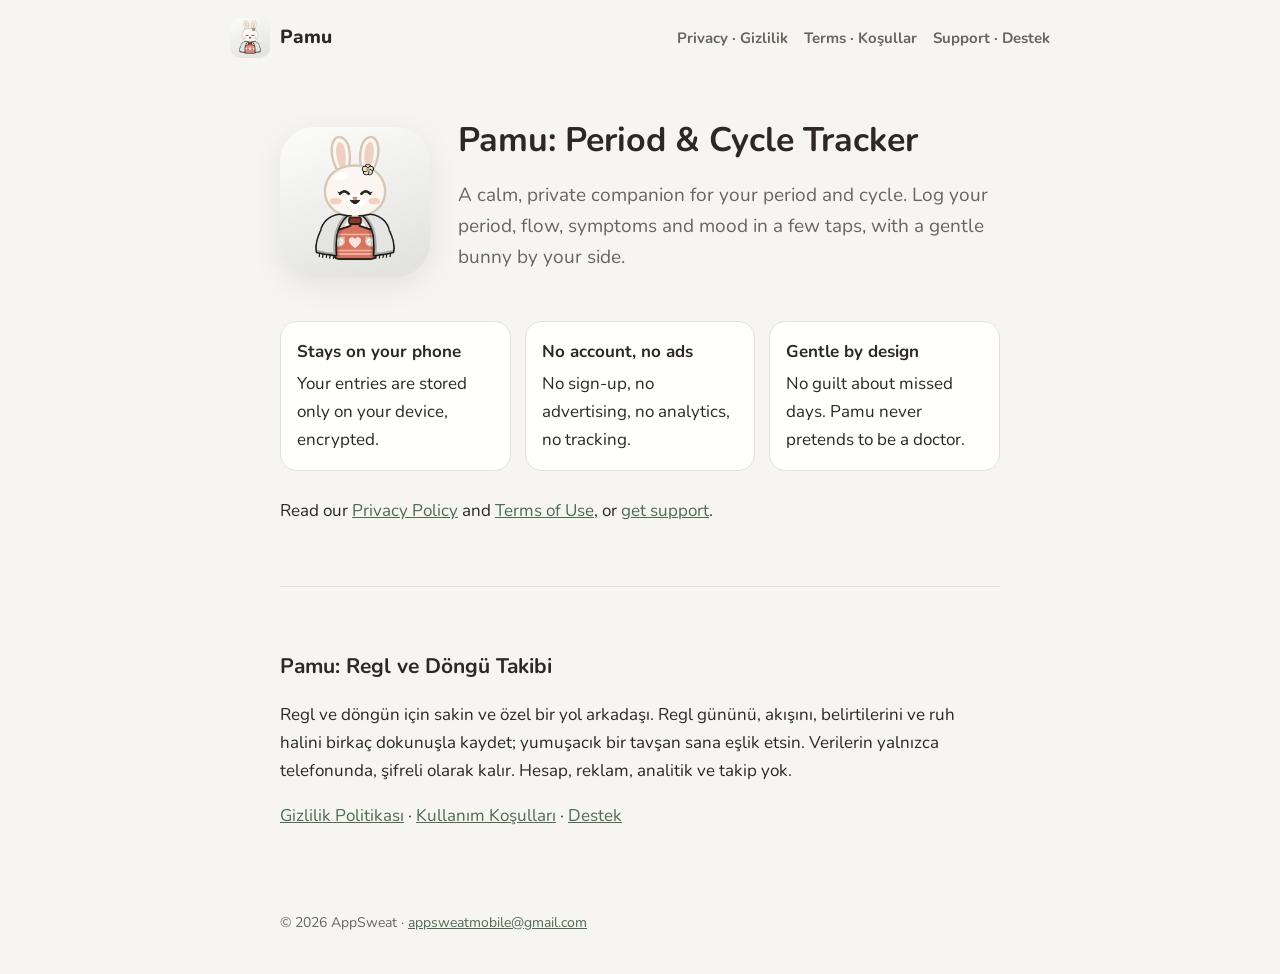
==== index.html @ 23151d1e "Pamu privacy policy, terms and support pages" ====
<!DOCTYPE html>
<html lang="en">
<head>
  <meta charset="UTF-8" />
  <meta name="viewport" content="width=device-width, initial-scale=1.0" />
  <title>Pamu: Period & Cycle Tracker</title>
  <meta name="description" content="Pamu is a calm, private period and cycle tracker. Your data stays encrypted on your phone." />
  <link rel="icon" type="image/png" href="app-icon.png" />
  <link rel="apple-touch-icon" href="app-icon.png" />
  <link rel="preconnect" href="https://fonts.googleapis.com" />
  <link rel="stylesheet" href="https://fonts.googleapis.com/css2?family=Nunito:wght@400;700;800&display=swap" />
  <link rel="stylesheet" href="style.css" />
</head>
<body>
  <header class="topbar">
    <a class="brand" href="index.html"><img src="app-icon.png" alt="" /><span>Pamu</span></a>
    <nav class="nav"><a href="privacy.html">Privacy · Gizlilik</a><a href="terms.html">Terms · Koşullar</a><a href="support.html">Support · Destek</a></nav>
  </header>
  <main class="wrap">
    <section class="hero">
      <img src="app-icon.png" alt="Pamu, a bunny wrapped in a blanket holding a hot water bottle" />
      <div>
        <h1>Pamu: Period &amp; Cycle Tracker</h1>
        <p class="lead">A calm, private companion for your period and cycle. Log your period, flow, symptoms and mood in a few taps, with a gentle bunny by your side.</p>
      </div>
    </section>
    <div class="points">
      <div><b>Stays on your phone</b>Your entries are stored only on your device, encrypted.</div>
      <div><b>No account, no ads</b>No sign-up, no advertising, no analytics, no tracking.</div>
      <div><b>Gentle by design</b>No guilt about missed days. Pamu never pretends to be a doctor.</div>
    </div>
    <p>Read our <a href="privacy.html">Privacy Policy</a> and <a href="terms.html">Terms of Use</a>, or <a href="support.html">get support</a>.</p>

    <div class="lang" lang="tr">
      <h2>Pamu: Regl ve Döngü Takibi</h2>
      <p>Regl ve döngün için sakin ve özel bir yol arkadaşı. Regl gününü, akışını, belirtilerini ve ruh halini birkaç dokunuşla kaydet; yumuşacık bir tavşan sana eşlik etsin. Verilerin yalnızca telefonunda, şifreli olarak kalır. Hesap, reklam, analitik ve takip yok.</p>
      <p><a href="privacy.html#tr">Gizlilik Politikası</a> · <a href="terms.html#tr">Kullanım Koşulları</a> · <a href="support.html#tr">Destek</a></p>
    </div>
  </main>
  <footer>© 2026 AppSweat · <a href="mailto:appsweatmobile@gmail.com">appsweatmobile@gmail.com</a></footer>
</body>
</html>
---- style.css ----
:root{--bg:#F6F5F2;--fg:#2D2823;--muted:#6B655E;--card:#FFFFFE;--line:#E3E1DC;--accent:#4F6B4F;--rose:#B8483A;
--font:'Nunito',ui-rounded,system-ui,-apple-system,'Segoe UI',sans-serif}
@media (prefers-color-scheme:dark){:root{--bg:#1B1A19;--fg:#F1EEE9;--muted:#B3ADA5;--card:#252422;--line:#3A3835;--accent:#9CC29C;--rose:#E58A7C}}
*{box-sizing:border-box}
body{margin:0;background:var(--bg);color:var(--fg);font-family:var(--font);font-size:17px;line-height:1.65}
a{color:var(--accent)}
.topbar{display:flex;align-items:center;justify-content:space-between;gap:16px;flex-wrap:wrap;max-width:860px;margin:0 auto;padding:18px 20px}
.brand{display:flex;align-items:center;gap:10px;font-weight:800;font-size:19px;color:var(--fg);text-decoration:none}
.brand img{width:40px;height:40px;border-radius:10px}
.nav{display:flex;gap:16px;flex-wrap:wrap;font-weight:700;font-size:15px}
.nav a{text-decoration:none;color:var(--muted)}
.nav a:hover{color:var(--fg)}
.wrap{max-width:760px;margin:0 auto;padding:8px 20px 64px}
h1{font-size:34px;line-height:1.2;margin:8px 0 4px;text-wrap:balance}
h2{font-size:21px;margin:34px 0 6px}
h3{font-size:17px;margin:22px 0 4px}
.updated{color:var(--muted);font-size:14px;margin-bottom:22px}
.callout{background:var(--card);border:1px solid var(--line);border-radius:16px;padding:16px 18px;margin:18px 0}
.lang{display:inline-block;margin:44px 0 0;padding-top:28px;border-top:1px solid var(--line);width:100%}
.hero{display:grid;grid-template-columns:auto 1fr;gap:28px;align-items:center;margin:28px 0}
.hero img{width:150px;height:150px;border-radius:34px;box-shadow:0 8px 30px rgba(0,0,0,.08)}
.lead{font-size:19px;color:var(--muted)}
.points{display:grid;grid-template-columns:repeat(auto-fit,minmax(210px,1fr));gap:14px;margin:26px 0}
.points div{background:var(--card);border:1px solid var(--line);border-radius:16px;padding:16px}
.points b{display:block;margin-bottom:4px}
footer{max-width:760px;margin:0 auto;padding:0 20px 40px;color:var(--muted);font-size:14px}
@media (max-width:560px){.hero{grid-template-columns:1fr}.hero img{width:110px;height:110px;border-radius:26px}h1{font-size:28px}}
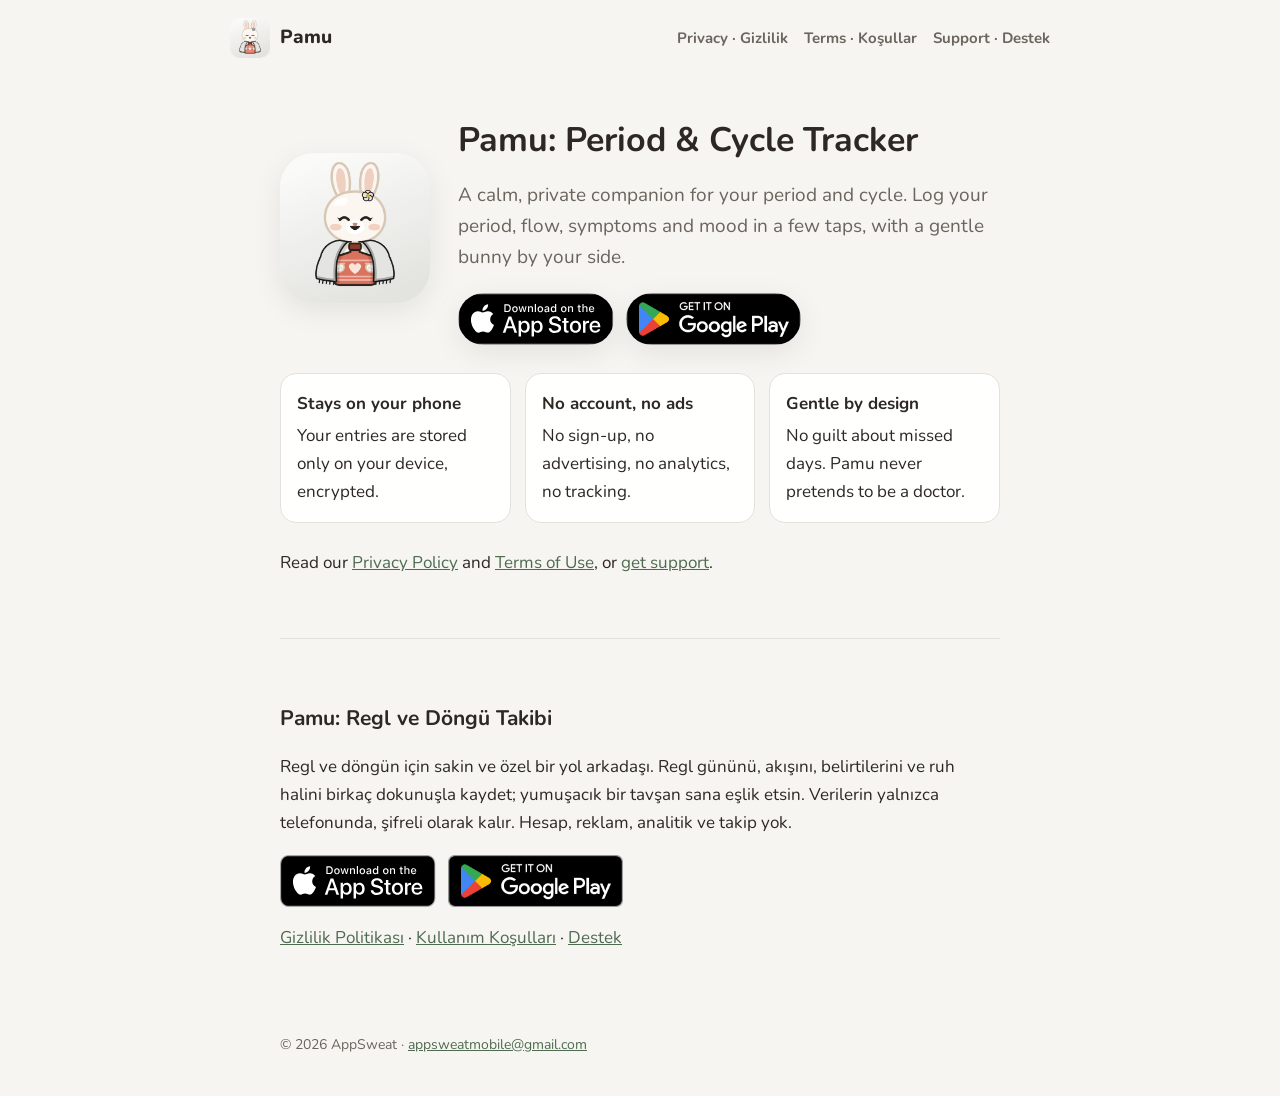
==== commit de33f490: "feat: store badges and get-the-app banner Co-Authored-By: Claude Opus 5.5 <noreply@anthropic.com>" ====
--- a/index.html
+++ b/index.html
@@ -9,6 +9,7 @@
   <link rel="apple-touch-icon" href="app-icon.png" />
   <link rel="preconnect" href="https://fonts.googleapis.com" />
   <link rel="stylesheet" href="https://fonts.googleapis.com/css2?family=Nunito:wght@400;700;800&display=swap" />
+  <meta name="apple-itunes-app" content="app-id=6824039129" />
   <link rel="stylesheet" href="style.css" />
 </head>
 <body>
@@ -22,6 +23,7 @@
       <div>
         <h1>Pamu: Period &amp; Cycle Tracker</h1>
         <p class="lead">A calm, private companion for your period and cycle. Log your period, flow, symptoms and mood in a few taps, with a gentle bunny by your side.</p>
+        <div class="stores"><a data-store="apple" href="https://apps.apple.com/app/id6824039129"><img src="app-store-badge.svg" alt="Download on the App Store" /></a><a data-store="play" href="https://play.google.com/store/apps/details?id=com.appsweat.periodTracker"><img src="google-play-badge.png" alt="Get it on Google Play" /></a></div>
       </div>
     </section>
     <div class="points">
@@ -34,9 +36,11 @@
     <div class="lang" lang="tr">
       <h2>Pamu: Regl ve Döngü Takibi</h2>
       <p>Regl ve döngün için sakin ve özel bir yol arkadaşı. Regl gününü, akışını, belirtilerini ve ruh halini birkaç dokunuşla kaydet; yumuşacık bir tavşan sana eşlik etsin. Verilerin yalnızca telefonunda, şifreli olarak kalır. Hesap, reklam, analitik ve takip yok.</p>
+      <div class="stores"><a data-store="apple" href="https://apps.apple.com/app/id6824039129"><img src="app-store-badge.svg" alt="Download on the App Store" /></a><a data-store="play" href="https://play.google.com/store/apps/details?id=com.appsweat.periodTracker"><img src="google-play-badge.png" alt="Get it on Google Play" /></a></div>
       <p><a href="privacy.html#tr">Gizlilik Politikası</a> · <a href="terms.html#tr">Kullanım Koşulları</a> · <a href="support.html#tr">Destek</a></p>
     </div>
   </main>
   <footer>© 2026 AppSweat · <a href="mailto:appsweatmobile@gmail.com">appsweatmobile@gmail.com</a></footer>
+  <script src="store-banner.js"></script>
 </body>
 </html>
--- a/style.css
+++ b/style.css
@@ -25,3 +25,13 @@
 .points b{display:block;margin-bottom:4px}
 footer{max-width:760px;margin:0 auto;padding:0 20px 40px;color:var(--muted);font-size:14px}
 @media (max-width:560px){.hero{grid-template-columns:1fr}.hero img{width:110px;height:110px;border-radius:26px}h1{font-size:28px}}
+.app-banner{position:sticky;top:0;z-index:10;display:flex;align-items:center;gap:12px;padding:10px 14px;background:var(--card);border-bottom:1px solid var(--line);box-shadow:0 2px 12px rgba(0,0,0,.06)}
+.app-banner img{flex-shrink:0;width:40px;height:40px;border-radius:10px}
+.app-banner-text{flex:1;min-width:0;line-height:1.25}
+.app-banner-text b{display:block;font-size:16px}
+.app-banner-text span{font-size:13px;color:var(--muted)}
+.app-banner-close{border:0;background:none;color:var(--muted);font-size:24px;line-height:1;padding:4px 6px;cursor:pointer}
+.app-banner-cta{flex-shrink:0;background:var(--rose);color:#fff;font-weight:800;text-decoration:none;padding:8px 18px;border-radius:999px;font-size:15px}
+.stores{display:flex;flex-wrap:wrap;gap:12px;margin:18px 0 0}
+.stores a{display:inline-block;line-height:0}
+.stores img{height:52px;width:auto}
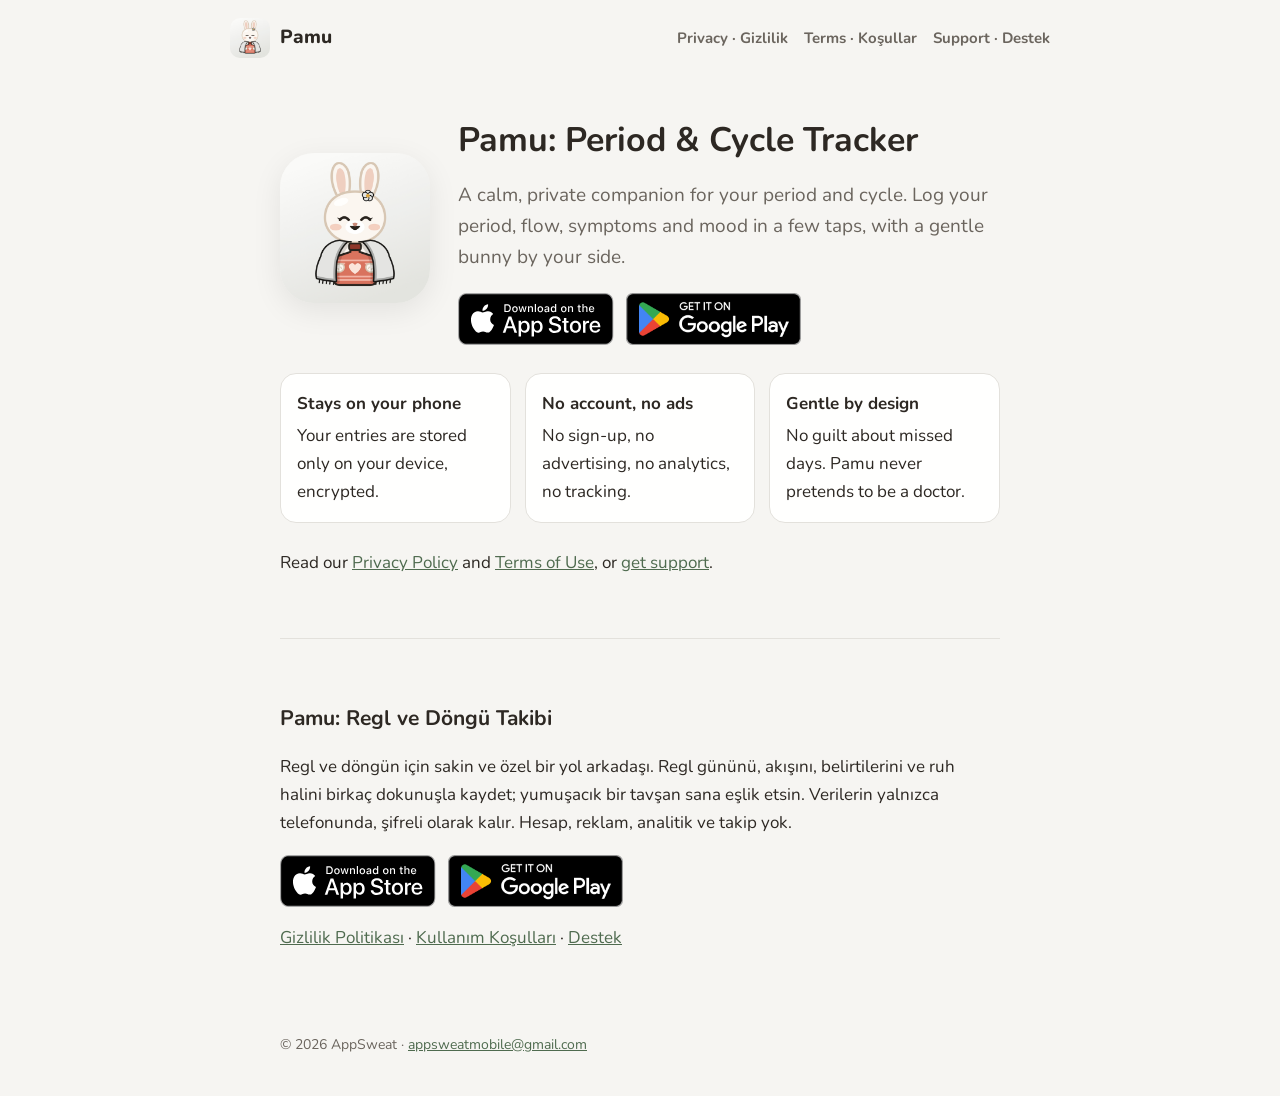
==== commit e4230f5e: "fix: badges keep their size even with a cached stylesheet Co-Authored-By: Claude Opus 5.5 <noreply@a" ====
--- a/index.html
+++ b/index.html
@@ -10,7 +10,7 @@
   <link rel="preconnect" href="https://fonts.googleapis.com" />
   <link rel="stylesheet" href="https://fonts.googleapis.com/css2?family=Nunito:wght@400;700;800&display=swap" />
   <meta name="apple-itunes-app" content="app-id=6824039129" />
-  <link rel="stylesheet" href="style.css" />
+  <link rel="stylesheet" href="style.css?v=3" />
 </head>
 <body>
   <header class="topbar">
@@ -23,7 +23,7 @@
       <div>
         <h1>Pamu: Period &amp; Cycle Tracker</h1>
         <p class="lead">A calm, private companion for your period and cycle. Log your period, flow, symptoms and mood in a few taps, with a gentle bunny by your side.</p>
-        <div class="stores"><a data-store="apple" href="https://apps.apple.com/app/id6824039129"><img src="app-store-badge.svg" alt="Download on the App Store" /></a><a data-store="play" href="https://play.google.com/store/apps/details?id=com.appsweat.periodTracker"><img src="google-play-badge.png" alt="Get it on Google Play" /></a></div>
+        <div class="stores"><a data-store="apple" href="https://apps.apple.com/app/id6824039129"><img src="app-store-badge.svg" alt="Download on the App Store" width="156" height="52" style="height:52px;width:auto;border-radius:0;box-shadow:none" /></a><a data-store="play" href="https://play.google.com/store/apps/details?id=com.appsweat.periodTracker"><img src="google-play-badge.png" alt="Get it on Google Play" width="175" height="52" style="height:52px;width:auto;border-radius:0;box-shadow:none" /></a></div>
       </div>
     </section>
     <div class="points">
@@ -36,11 +36,11 @@
     <div class="lang" lang="tr">
       <h2>Pamu: Regl ve Döngü Takibi</h2>
       <p>Regl ve döngün için sakin ve özel bir yol arkadaşı. Regl gününü, akışını, belirtilerini ve ruh halini birkaç dokunuşla kaydet; yumuşacık bir tavşan sana eşlik etsin. Verilerin yalnızca telefonunda, şifreli olarak kalır. Hesap, reklam, analitik ve takip yok.</p>
-      <div class="stores"><a data-store="apple" href="https://apps.apple.com/app/id6824039129"><img src="app-store-badge.svg" alt="Download on the App Store" /></a><a data-store="play" href="https://play.google.com/store/apps/details?id=com.appsweat.periodTracker"><img src="google-play-badge.png" alt="Get it on Google Play" /></a></div>
+      <div class="stores"><a data-store="apple" href="https://apps.apple.com/app/id6824039129"><img src="app-store-badge.svg" alt="Download on the App Store" width="156" height="52" style="height:52px;width:auto;border-radius:0;box-shadow:none" /></a><a data-store="play" href="https://play.google.com/store/apps/details?id=com.appsweat.periodTracker"><img src="google-play-badge.png" alt="Get it on Google Play" width="175" height="52" style="height:52px;width:auto;border-radius:0;box-shadow:none" /></a></div>
       <p><a href="privacy.html#tr">Gizlilik Politikası</a> · <a href="terms.html#tr">Kullanım Koşulları</a> · <a href="support.html#tr">Destek</a></p>
     </div>
   </main>
   <footer>© 2026 AppSweat · <a href="mailto:appsweatmobile@gmail.com">appsweatmobile@gmail.com</a></footer>
-  <script src="store-banner.js"></script>
+  <script src="store-banner.js?v=3"></script>
 </body>
 </html>
--- a/style.css
+++ b/style.css
@@ -18,13 +18,13 @@
 .callout{background:var(--card);border:1px solid var(--line);border-radius:16px;padding:16px 18px;margin:18px 0}
 .lang{display:inline-block;margin:44px 0 0;padding-top:28px;border-top:1px solid var(--line);width:100%}
 .hero{display:grid;grid-template-columns:auto 1fr;gap:28px;align-items:center;margin:28px 0}
-.hero img{width:150px;height:150px;border-radius:34px;box-shadow:0 8px 30px rgba(0,0,0,.08)}
+.hero>img{width:150px;height:150px;border-radius:34px;box-shadow:0 8px 30px rgba(0,0,0,.08)}
 .lead{font-size:19px;color:var(--muted)}
 .points{display:grid;grid-template-columns:repeat(auto-fit,minmax(210px,1fr));gap:14px;margin:26px 0}
 .points div{background:var(--card);border:1px solid var(--line);border-radius:16px;padding:16px}
 .points b{display:block;margin-bottom:4px}
 footer{max-width:760px;margin:0 auto;padding:0 20px 40px;color:var(--muted);font-size:14px}
-@media (max-width:560px){.hero{grid-template-columns:1fr}.hero img{width:110px;height:110px;border-radius:26px}h1{font-size:28px}}
+@media (max-width:560px){.hero{grid-template-columns:1fr}.hero>img{width:110px;height:110px;border-radius:26px}h1{font-size:28px}}
 .app-banner{position:sticky;top:0;z-index:10;display:flex;align-items:center;gap:12px;padding:10px 14px;background:var(--card);border-bottom:1px solid var(--line);box-shadow:0 2px 12px rgba(0,0,0,.06)}
 .app-banner img{flex-shrink:0;width:40px;height:40px;border-radius:10px}
 .app-banner-text{flex:1;min-width:0;line-height:1.25}
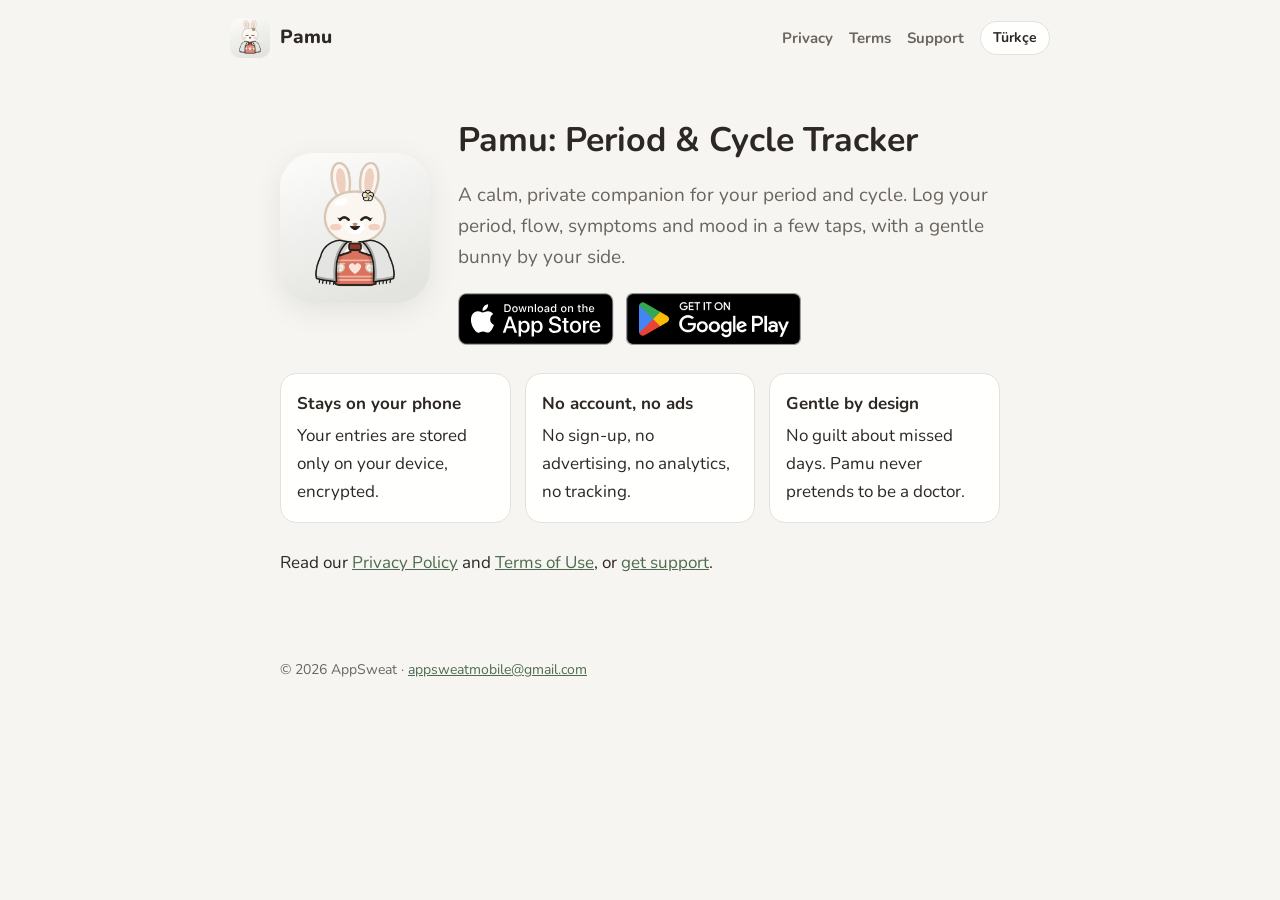
==== commit 10f6db26: "feat: show one language at a time with an English/Türkçe switch Co-Authored-By: Claude Opus 5.5 <nor" ====
--- a/index.html
+++ b/index.html
@@ -1,5 +1,5 @@
 <!DOCTYPE html>
-<html lang="en">
+<html lang="en" data-title-tr="Pamu: Regl ve Döngü Takibi">
 <head>
   <meta charset="UTF-8" />
   <meta name="viewport" content="width=device-width, initial-scale=1.0" />
@@ -10,14 +10,16 @@
   <link rel="preconnect" href="https://fonts.googleapis.com" />
   <link rel="stylesheet" href="https://fonts.googleapis.com/css2?family=Nunito:wght@400;700;800&display=swap" />
   <meta name="apple-itunes-app" content="app-id=6824039129" />
-  <link rel="stylesheet" href="style.css?v=3" />
+  <script>(function(){var l=null;try{l=new URLSearchParams(location.search).get('lang')||localStorage.getItem('pamuLang')}catch(e){}if(location.hash==='#tr')l='tr';if(l!=='tr'&&l!=='en')l=/^tr/i.test(navigator.language||'')?'tr':'en';var h=document.documentElement;h.setAttribute('data-lang',l);h.lang=l})();</script>
+  <link rel="stylesheet" href="style.css?v=4" />
 </head>
 <body>
   <header class="topbar">
     <a class="brand" href="index.html"><img src="app-icon.png" alt="" /><span>Pamu</span></a>
-    <nav class="nav"><a href="privacy.html">Privacy · Gizlilik</a><a href="terms.html">Terms · Koşullar</a><a href="support.html">Support · Destek</a></nav>
+    <nav class="nav"><a href="privacy.html"><span class="i18n-en">Privacy</span><span class="i18n-tr">Gizlilik</span></a><a href="terms.html"><span class="i18n-en">Terms</span><span class="i18n-tr">Koşullar</span></a><a href="support.html"><span class="i18n-en">Support</span><span class="i18n-tr">Destek</span></a><button class="lang-switch i18n-en" type="button" data-set-lang="tr" lang="tr">Türkçe</button><button class="lang-switch i18n-tr" type="button" data-set-lang="en" lang="en">English</button></nav>
   </header>
   <main class="wrap">
+    <div class="i18n-en" lang="en">
     <section class="hero">
       <img src="app-icon.png" alt="Pamu, a bunny wrapped in a blanket holding a hot water bottle" />
       <div>
@@ -32,15 +34,27 @@
       <div><b>Gentle by design</b>No guilt about missed days. Pamu never pretends to be a doctor.</div>
     </div>
     <p>Read our <a href="privacy.html">Privacy Policy</a> and <a href="terms.html">Terms of Use</a>, or <a href="support.html">get support</a>.</p>
+    </div>
 
-    <div class="lang" lang="tr">
-      <h2>Pamu: Regl ve Döngü Takibi</h2>
-      <p>Regl ve döngün için sakin ve özel bir yol arkadaşı. Regl gününü, akışını, belirtilerini ve ruh halini birkaç dokunuşla kaydet; yumuşacık bir tavşan sana eşlik etsin. Verilerin yalnızca telefonunda, şifreli olarak kalır. Hesap, reklam, analitik ve takip yok.</p>
-      <div class="stores"><a data-store="apple" href="https://apps.apple.com/app/id6824039129"><img src="app-store-badge.svg" alt="Download on the App Store" width="156" height="52" style="height:52px;width:auto;border-radius:0;box-shadow:none" /></a><a data-store="play" href="https://play.google.com/store/apps/details?id=com.appsweat.periodTracker"><img src="google-play-badge.png" alt="Get it on Google Play" width="175" height="52" style="height:52px;width:auto;border-radius:0;box-shadow:none" /></a></div>
-      <p><a href="privacy.html#tr">Gizlilik Politikası</a> · <a href="terms.html#tr">Kullanım Koşulları</a> · <a href="support.html#tr">Destek</a></p>
+    <div class="lang i18n-tr" id="tr" lang="tr">
+    <section class="hero">
+      <img src="app-icon.png" alt="Pamu, battaniyeye sarılmış, elinde sıcak su torbası tutan bir tavşan" />
+      <div>
+        <h1>Pamu: Regl ve Döngü Takibi</h1>
+        <p class="lead">Regl ve döngün için sakin ve özel bir yol arkadaşı. Regl gününü, akışını, belirtilerini ve ruh halini birkaç dokunuşla kaydet; yumuşacık bir tavşan sana eşlik etsin.</p>
+        <div class="stores"><a data-store="apple" href="https://apps.apple.com/app/id6824039129"><img src="app-store-badge.svg" alt="Download on the App Store" width="156" height="52" style="height:52px;width:auto;border-radius:0;box-shadow:none" /></a><a data-store="play" href="https://play.google.com/store/apps/details?id=com.appsweat.periodTracker"><img src="google-play-badge.png" alt="Get it on Google Play" width="175" height="52" style="height:52px;width:auto;border-radius:0;box-shadow:none" /></a></div>
+      </div>
+    </section>
+    <div class="points">
+      <div><b>Telefonunda kalır</b>Kayıtların yalnızca cihazında, şifreli olarak saklanır.</div>
+      <div><b>Hesap yok, reklam yok</b>Üyelik yok, reklam yok, analitik yok, takip yok.</div>
+      <div><b>Nazik bir tasarım</b>Kaçırdığın günler için suçluluk yok. Pamu asla doktormuş gibi davranmaz.</div>
+    </div>
+    <p><a href="privacy.html">Gizlilik Politikası</a> ve <a href="terms.html">Kullanım Koşulları</a>'nı okuyabilir ya da <a href="support.html">destek alabilirsin</a>.</p>
     </div>
   </main>
   <footer>© 2026 AppSweat · <a href="mailto:appsweatmobile@gmail.com">appsweatmobile@gmail.com</a></footer>
-  <script src="store-banner.js?v=3"></script>
+  <script src="store-banner.js?v=4"></script>
+  <script src="lang.js?v=4"></script>
 </body>
 </html>
--- a/style.css
+++ b/style.css
@@ -7,7 +7,7 @@
 .topbar{display:flex;align-items:center;justify-content:space-between;gap:16px;flex-wrap:wrap;max-width:860px;margin:0 auto;padding:18px 20px}
 .brand{display:flex;align-items:center;gap:10px;font-weight:800;font-size:19px;color:var(--fg);text-decoration:none}
 .brand img{width:40px;height:40px;border-radius:10px}
-.nav{display:flex;gap:16px;flex-wrap:wrap;font-weight:700;font-size:15px}
+.nav{display:flex;align-items:center;gap:16px;flex-wrap:wrap;font-weight:700;font-size:15px}
 .nav a{text-decoration:none;color:var(--muted)}
 .nav a:hover{color:var(--fg)}
 .wrap{max-width:760px;margin:0 auto;padding:8px 20px 64px}
@@ -35,3 +35,6 @@
 .stores{display:flex;flex-wrap:wrap;gap:12px;margin:18px 0 0}
 .stores a{display:inline-block;line-height:0}
 .stores img{height:52px;width:auto}
+html[data-lang="tr"] .i18n-en,html[data-lang="en"] .i18n-tr{display:none!important}
+html[data-lang] .lang{margin-top:0;padding-top:0;border-top:0}
+.lang-switch{font:inherit;font-weight:700;font-size:14px;color:var(--fg);background:var(--card);border:1px solid var(--line);border-radius:999px;padding:4px 12px;cursor:pointer}
